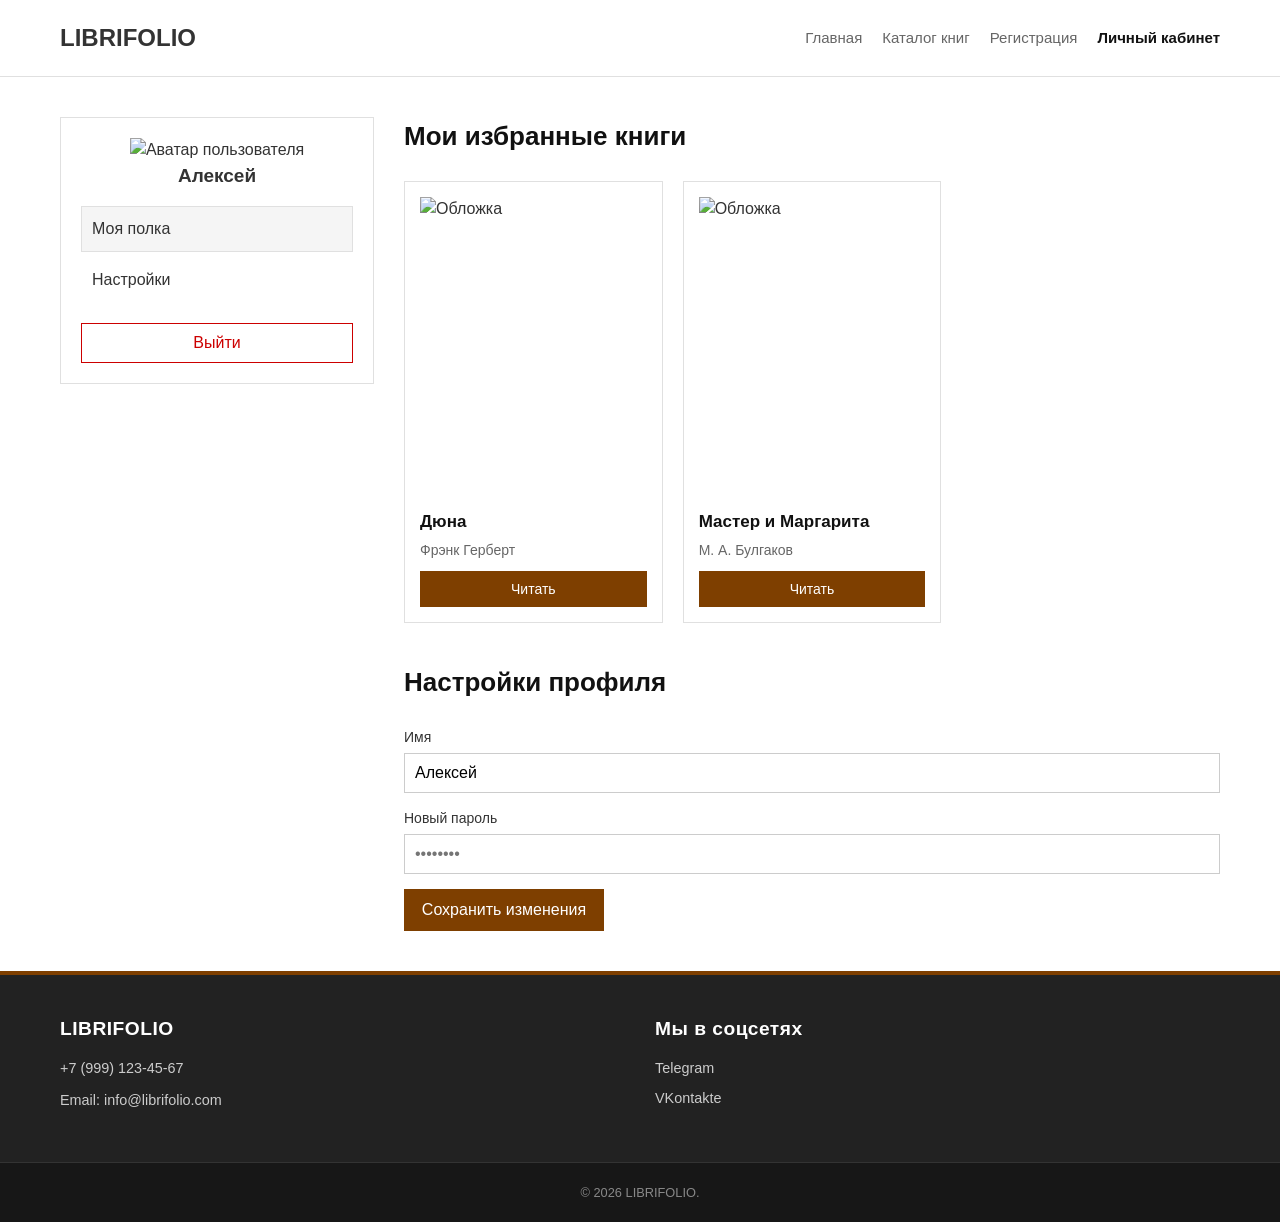
==== labry351/account.html @ c6ba6840 "Add files via upload" ====
<!DOCTYPE html>
<html lang="ru">
<head>
    <meta charset="UTF-8">
    <meta name="viewport" content="width=device-width, initial-scale=1.0">
    <title>LIBRIFOLIO — Личный кабинет</title>
    <link rel="stylesheet" href="css/style.css">
</head>
<body>

    <header class="header">
        <div class="header__container">
            <a href="index.html" class="header__logo">LIBRIFOLIO</a>
            <button class="header__burger" aria-label="Открыть меню">MENU</button>
            <nav class="header__nav">
                <a href="index.html" class="header__link">Главная</a>
                <a href="products.html" class="header__link">Каталог книг</a>
                <a href="registration.html" class="header__link">Регистрация</a>
                <a href="account.html" class="header__link header__link--active">Личный кабинет</a>
            </nav>
        </div>
    </header>

    <main class="main-content">
        <div class="dashboard">
            
            <aside class="dashboard__sidebar">
                <div class="user-profile">
                    <div class="user-profile__avatar">
                        <img src="images/avatar.jpg" alt="Аватар пользователя" class="user-profile__img">
                    </div>
                    <h2 class="user-profile__name">Алексей</h2>
                </div>
                <nav class="dashboard__nav">
                    <a href="#" class="dashboard__link dashboard__link--active">Моя полка</a>
                    <a href="#" class="dashboard__link">Настройки</a>
                </nav>
                <button class="dashboard__logout-btn">Выйти</button>
            </aside>

            <section class="dashboard__main">
                <h2 class="section-title">Мои избранные книги</h2>
                
                <div class="catalog-grid">
                    <article class="book-card">
                        <div class="book-card__image-wrapper">
                            <img src="images/book2.jpg" alt="Обложка" class="book-card__image">
                        </div>
                        <h3 class="book-card__title">Дюна</h3>
                        <p class="book-card__author">Фрэнк Герберт</p>
                        <button class="book-card__button book-card__button--primary">Читать</button>
                    </article>
                    
                    <article class="book-card">
                        <div class="book-card__image-wrapper">
                            <img src="images/book1.jpg" alt="Обложка" class="book-card__image">
                        </div>
                        <h3 class="book-card__title">Мастер и Маргарита</h3>
                        <p class="book-card__author">М. А. Булгаков</p>
                        <button class="book-card__button book-card__button--primary">Читать</button>
                    </article>
                </div>

                <h2 class="section-title" style="margin-top: 40px;">Настройки профиля</h2>
                <div class="account-form-box">
                    <form novalidate>
                        <div class="form-group">
                            <label class="form-group__label">Имя</label>
                            <input class="form-group__input" type="text" value="Алексей">
                        </div>
                        <div class="form-group">
                            <label class="form-group__label">Новый пароль</label>
                            <input class="form-group__input" type="password" placeholder="••••••••">
                        </div>
                        <button class="form-box__submit-btn" type="button" style="max-width: 200px;">Сохранить изменения</button>
                    </form>
                </div>
            </section>

        </div>
    </main>

    <footer class="footer">
        <div class="footer__container">
            <div class="footer__info">
                <h4 class="footer__title">LIBRIFOLIO</h4>
                <p class="footer__text">+7 (999) 123-45-67</p>
                <p class="footer__text">Email: info@librifolio.com</p>
            </div>
            <div class="footer__socials">
                <h4 class="footer__title">Мы в соцсетях</h4>
                <a href="#" class="footer__link">Telegram</a>
                <a href="#" class="footer__link">VKontakte</a>
            </div>
        </div>
        <div class="footer__bottom">&copy; 2026 LIBRIFOLIO.</div>
    </footer>

    <script src="js/script.js"></script>
</body>
</html>
---- labry351/css/style.css ----
* {
    box-sizing: border-box;
    margin: 0;
    padding: 0;
}
 
body {
    font-family: Arial, Helvetica, sans-serif;
    line-height: 1.5;
    color: #333333;
    background-color: #ffffff;
    display: flex;
    flex-direction: column;
    min-height: 100vh;
}
 
a {
    text-decoration: none;
    color: inherit;
}
 
button, input, select {
    font-family: inherit;
    font-size: 16px;
}
 
/* Основной контейнер */
.main-content {
    max-width: 1200px;
    width: 100%;
    margin: 0 auto;
    padding: 40px 20px;
}
 
/* Заголовки секций */
.section-title {
    font-size: 26px;
    margin-bottom: 25px;
    color: #111111;
}
 
/* Шапка сайта */
.header {
    background-color: #ffffff;
    border-bottom: 1px solid #e0e0e0;
}
 
.header__container {
    max-width: 1200px;
    margin: 0 auto;
    padding: 20px;
    display: flex;
    justify-content: space-between;
    align-items: center;
}
 
.header__logo {
    font-weight: bold;
    font-size: 24px;
    color: #333333;
}
 
.header__burger {
    display: none;
    background: none;
    border: none;
    font-weight: bold;
    cursor: pointer;
}
 
.header__nav {
    display: flex;
    gap: 20px;
}
 
.header__link {
    font-size: 15px;
    color: #666666;
}
 
.header__link:hover {
    color: #111;
}
 
.header__link--active {
    color: #111;
    font-weight: bold;
}
 
/* Промо-блок с поиском */
.promo {
    background-color: #f9f9f9;
    background-image: url(/images/knig.webp);
    border: 1px solid #e0e0e0;
    padding: 60px 20px;
    text-align: center;
    margin-bottom: 40px;
    filter:grayscale(30%);
    
}
 
.promo__title {
    font-size: 32px;
    margin-bottom: 20px;
    color: #ffffff;
}
 
.promo__search-form {
    max-width: 500px;
    margin: 0 auto;
    display: flex;
}
 
.promo__input {
    flex: 1;
    padding: 12px;
    border: 1px solid #cccccc;
    border-right: none;
    outline: none;
}
 
.promo__button {
    padding: 15px 25px;
    background-color: #723003;
    color: #ffffff;
    border: 1px solid #723003; 
    cursor: pointer;
}
 
/* Блок популярных жанров */
.genres {
    margin-bottom: 40px;
}
 
.genres__grid {
    display: grid;
    grid-template-columns: repeat(3, 1fr);
    gap: 20px;
}
 
.genres__card {
    background-color: #ffffff;
    padding: 30px 20px;
    text-align: center;
    border: 3px solid #723003;
}
 
.novelties__list, .catalog-grid {
    display: grid;
    grid-template-columns: repeat(4, 1fr);
    gap: 20px;
}
 
/* Карточка книги */
.book-card {
    background-color: #ffffff;
    border: 1px solid #e0e0e0;
    padding: 15px;
    display: flex;
    flex-direction: column;
}
 
/* ИСПРАВЛЕНО: Убран серый фон прямоугольника и рамка */
.book-card__image-wrapper {
    background-color: #ffffff;
    height: 300px;
    display: flex;
    align-items: center;
    justify-content: center;
    margin-bottom: 12px;
    overflow: hidden;
}
 
.book-card__image {
    width: 100%;
    height: 100%;
    object-fit: contain; 
}
 
.book-card__title {
    font-size: 17px;
    margin-bottom: 5px;
    color: #111111;
}
 
.book-card__author {
    font-size: 14px;
    color: #666666;
    margin-bottom: 10px;
}
 
.book-card__tag {
    display: inline-block;
    align-self: flex-start;
    background-color: #e5e8eb;
    color: #555555;
    font-size: 12px;
    padding: 2px 6px;
    margin-bottom: 15px;
}
 
.book-card__buttons {
    margin-top: auto;
    display: flex;
    flex-direction: column;
    gap: 8px;
}
 
.book-card__button {
    display: block;
    text-align: center;
    padding: 10px;
    font-size: 14px;
    background-color: #7e3f00;
    color: #ffffff;
    border: none;
    cursor: pointer;
}
 
.book-card__button--fav {
    background-color: #ffffff;
    color: #7e3f00;
    border: 1px solid #7e3f00;
}
 
/* --- ПАНЕЛЬ КАТАЛОГА (Поиск и фильтр на странице продуктов) --- */
.catalog-panel {
    border: 1px solid #e0e0e0;
    padding: 15px;
    margin-bottom: 30px;
    display: flex;
    gap: 15px;
}
 
.catalog-panel__search, .catalog-panel__select {
    padding: 10px;
    border: 1px solid #cccccc;
    background-color: #ffffff;
}
 
.catalog-panel__search {
    flex: 1;
}
 
/* --- ФОРМЫ (Вход и Регистрация) --- */
.form-box {
    border: 1px solid #e0e0e0;
    max-width: 400px;
    margin: 0 auto;
    padding: 30px;
}
 
.form-box__title {
    margin-bottom: 20px;
    font-size: 22px;
    text-align: center;
}
 
.form-group {
    margin-bottom: 15px;
}
 
.form-group__label {
    display: block;
    margin-bottom: 5px;
    font-size: 14px;
}
 
.form-group__input {
    width: 100%;
    padding: 10px;
    border: 1px solid #cccccc;
    outline: none;
}
 
.form-box__checkbox-label {
    display: flex;
    align-items: flex-start;
    gap: 8px;
    font-size: 14px;
    margin-bottom: 15px;
    cursor: pointer;
}
 
.form-box__submit-btn {
    width: 100%;
    padding: 12px;
    background-color: #7e3f00;
    color: #ffffff;
    border: none;
    cursor: pointer;
}
 
.form-box__footer {
    margin-top: 15px;
    text-align: center;
    font-size: 14px;
    color: #666666;
}
 
/* --- ЛИЧНЫЙ КАБИНЕТ --- */
.dashboard {
    display: flex;
    gap: 30px;
}
 
.dashboard__sidebar {
    flex: 1;
    border: 1px solid #e0e0e0;
    padding: 20px;
    height: fit-content;
}
 
.dashboard__main {
    flex: 3;
}
 
.dashboard__main .catalog-grid,
.dashboard__main .novelties__list {
    grid-template-columns: repeat(3, 1fr);
}
 
.user-profile {
    text-align: center;
    margin-bottom: 15px;
}
 
.user-profile__name {
    font-size: 19px;
    font-weight: bold;
}
 
.dashboard__nav {
    display: flex;
    flex-direction: column;
    gap: 5px;
}
 
.dashboard__link {
    padding: 10px;
    border: 1px solid transparent;
}
 
.dashboard__link--active, .dashboard__link:hover {
    background-color: #f5f5f5;
    border-color: #e0e0e0;
}
 
.dashboard__logout-btn {
    margin-top: 20px;
    width: 100%;
    padding: 10px;
    background: none;
    border: 1px solid #cc0000;
    color: #cc0000;
    cursor: pointer;
}
 
/* Подвал сайта */
.footer {
    background-color: #222222;
    color: #cccccc;
    margin-top: auto;
    border-top: 4px solid #7e3f00;
}
 
.footer__container {
    max-width: 1200px;
    margin: 0 auto;
    padding: 40px 20px;
    display: flex;
    flex-wrap: wrap;
    justify-content: space-between;
    gap: 30px;
}
 
.footer__info, .footer__socials {
    flex: 1;
    min-width: 220px;
}
 
.footer__title {
    font-size: 1.2rem;
    color: #ffffff;
    margin-bottom: 15px;
    letter-spacing: 0.5px;
}
 
.footer__text {
    font-size: 0.9rem;
    margin-bottom: 10px;
}
 
.footer__link {
    display: block;
    font-size: 0.9rem;
    margin-bottom: 8px;
    color: #cccccc;
    transition: color 0.2s ease;
}
 
.footer__link:hover {
    color: #7e3f00;
    text-decoration: underline;
}
 
.footer__bottom {
    background-color: #171717;
    text-align: center;
    padding: 20px;
    font-size: 0.8rem;
    border-top: 1px solid #333333;
    color: #888888;
}
 
/* --- Адаптивность (Медиа-запросы) --- */
@media (max-width: 1024px) {
    .novelties__list, .catalog-grid, .dashboard__main .catalog-grid {
        grid-template-columns: repeat(2, 1fr);
    }
}
 
@media (max-width: 768px) {
    .header__burger {
        display: block;
    }
 
    .header__nav {
        display: none;
        position: absolute;
        top: 100%;
        left: 0;
        width: 100%;
        background-color: #ffffff;
        flex-direction: column;
        padding: 20px;
        border-bottom: 2px solid #dcdcdc;
        gap: 15px;
        z-index: 10;
    }
 
    .header__nav--open {
        display: flex;
    }
 
    .genres__grid, .novelties__list, .catalog-grid, .dashboard, .dashboard__main .catalog-grid {
        grid-template-columns: 1fr;
    }
 
    .promo {
        padding: 40px 15px;
    }
 
    .promo__title {
        font-size: 1.8rem;
    }
 
    .promo__search-form {
        flex-direction: column;
        gap: 10px;
    }
 
    .promo__input {
        border-right: 1px solid #cccccc;
        padding: 12px;
    }
 
    .promo__button {
        padding: 12px;
    }
 
    .section-title {
        font-size: 1.5rem;
    }
 
    .footer__container {
        flex-direction: column;
        text-align: center;
    }
}
/* --- СТРАНИЦА ОШИБКИ 404 --- */
.error-page {
    text-align: center;
    padding: 60px 20px;
    display: flex;
    flex-direction: column;
    align-items: center;
    justify-content: center;
    min-height: 50vh;
}

.error-page__code {
    font-size: 120px;
    font-weight: bold;
    line-height: 1;
    color: #7e3f00;
    margin-bottom: 10px;
    letter-spacing: 2px;
}

.error-page__title {
    font-size: 28px;
    margin-bottom: 15px;
    color: #111111;
}

.error-page__text {
    font-size: 16px;
    color: #666666;
    max-width: 450px;
    margin-bottom: 30px;
}

.error-page__btn {
    display: inline-block;
    padding: 12px 30px;
    background-color: #7e3f00; /* Твой коричневый */
    color: #ffffff;
    font-size: 15px;
    font-weight: bold;
    border: none;
    cursor: pointer;
    transition: background-color 0.2s ease;
}

.error-page__btn:hover {
    background-color: #5c2e00; 
}

/* Адаптив для мобилок */
@media (max-width: 768px) {
    .error-page__code {
        font-size: 80px;
    }
    .error-page__title {
        font-size: 22px;
    }
    .error-page__text {
        font-size: 14px;
    }
}
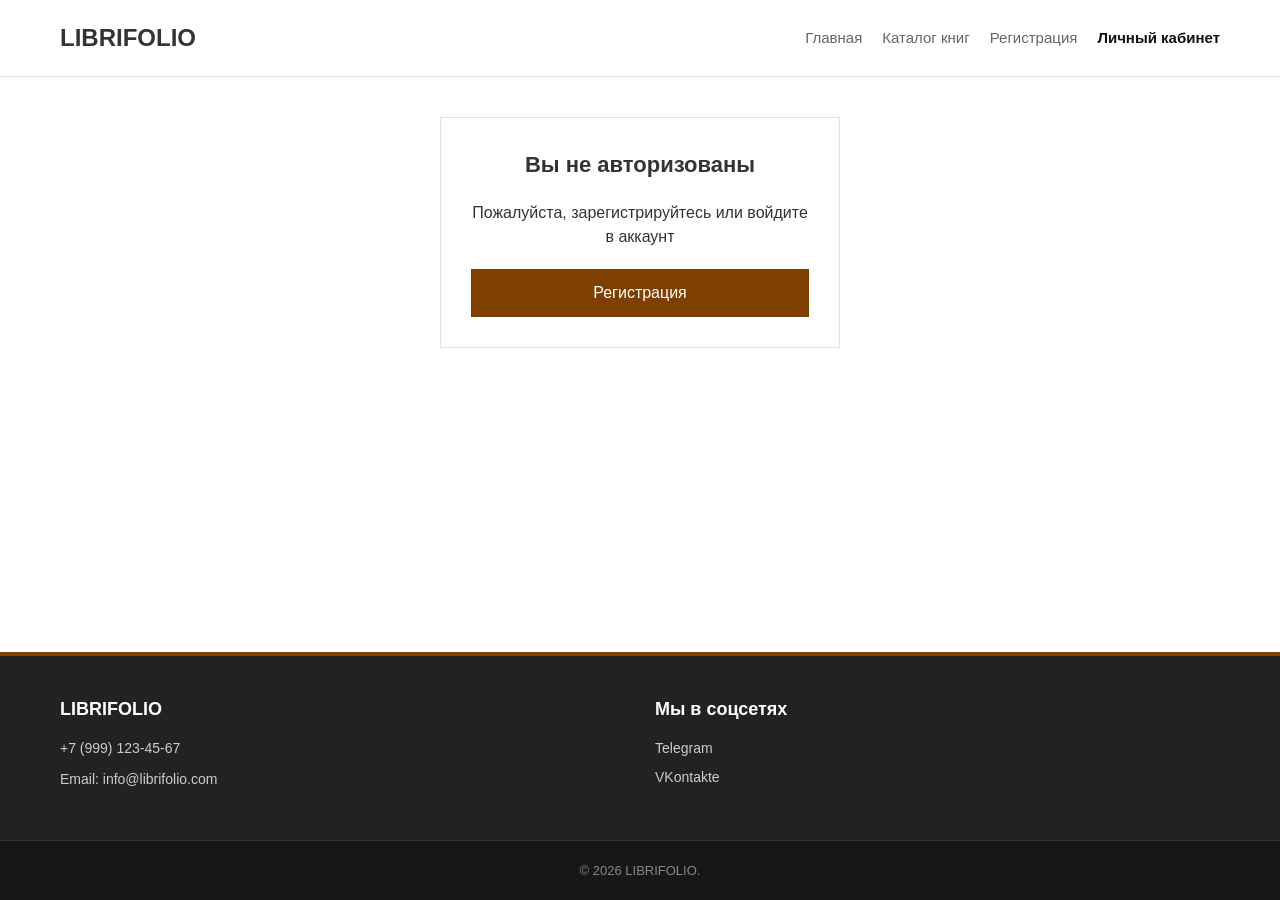
==== commit 3c46ae8c: "Add files via upload" ====
--- a/labry351/account.html
+++ b/labry351/account.html
@@ -22,61 +22,74 @@
     </header>
 
     <main class="main-content">
-        <div class="dashboard">
-            
+        <div id="guestContent" class="form-box" style="text-align: center;">
+            <h2 class="form-box__title">Вы не авторизованы</h2>
+            <p>Пожалуйста, <a href="registration.html">зарегистрируйтесь</a> или <a href="registration.html">войдите</a> в аккаунт</p>
+            <a href="registration.html" class="form-box__submit-btn" style="display: inline-block; margin-top: 20px;">Регистрация</a>
+        </div>
+
+        <div id="userContent" class="dashboard">
             <aside class="dashboard__sidebar">
                 <div class="user-profile">
-                    <div class="user-profile__avatar">
-                        <img src="images/avatar.jpg" alt="Аватар пользователя" class="user-profile__img">
-                    </div>
-                    <h2 class="user-profile__name">Алексей</h2>
+                    <div class="user-profile__avatar" id="userAvatar"></div>
+                    <input type="file" id="avatarUpload" accept="image/jpeg, image/png, image/jpg" style="display: none;">
+                    <button id="uploadAvatarBtn" class="dashboard__link" style="margin-top: 10px; cursor: pointer;">Загрузить аватар</button>
+                    <h2 class="user-profile__name" id="userName">Пользователь</h2>
+                    <p class="user-profile__email" id="userEmail"></p>
                 </div>
                 <nav class="dashboard__nav">
-                    <a href="#" class="dashboard__link dashboard__link--active">Моя полка</a>
-                    <a href="#" class="dashboard__link">Настройки</a>
+                    <a href="#" class="dashboard__link dashboard__link--active" id="myBooksLink">Моя полка</a>
+                    <a href="#" class="dashboard__link" id="settingsLink">Настройки</a>
                 </nav>
-                <button class="dashboard__logout-btn">Выйти</button>
+                <button class="dashboard__logout-btn" id="logoutBtn">Выйти</button>
             </aside>
 
             <section class="dashboard__main">
-                <h2 class="section-title">Мои избранные книги</h2>
-                
-                <div class="catalog-grid">
-                    <article class="book-card">
-                        <div class="book-card__image-wrapper">
-                            <img src="images/book2.jpg" alt="Обложка" class="book-card__image">
+                <div id="myBooksSection">
+                    <h2 class="section-title">Мои избранные книги</h2>
+                    <div class="catalog-grid" id="favoritesGrid"></div>
+
+                    <h2 class="section-title" style="margin-top: 40px;">История выданных книг</h2>
+                    <div class="history-list">
+                        <div class="history-item">
+                            <span class="history-item__book">Мастер и Маргарита</span>
+                            <span class="history-item__date">15.03.2026</span>
+                            <span class="history-item__status">Возвращена</span>
                         </div>
-                        <h3 class="book-card__title">Дюна</h3>
-                        <p class="book-card__author">Фрэнк Герберт</p>
-                        <button class="book-card__button book-card__button--primary">Читать</button>
-                    </article>
-                    
-                    <article class="book-card">
-                        <div class="book-card__image-wrapper">
-                            <img src="images/book1.jpg" alt="Обложка" class="book-card__image">
+                        <div class="history-item">
+                            <span class="history-item__book">Дюна</span>
+                            <span class="history-item__date">01.02.2026</span>
+                            <span class="history-item__status">Возвращена</span>
                         </div>
-                        <h3 class="book-card__title">Мастер и Маргарита</h3>
-                        <p class="book-card__author">М. А. Булгаков</p>
-                        <button class="book-card__button book-card__button--primary">Читать</button>
-                    </article>
+                        <div class="history-item">
+                            <span class="history-item__book">Чистый код</span>
+                            <span class="history-item__date">10.03.2026</span>
+                            <span class="history-item__status">На руках</span>
+                        </div>
+                    </div>
                 </div>
 
-                <h2 class="section-title" style="margin-top: 40px;">Настройки профиля</h2>
-                <div class="account-form-box">
-                    <form novalidate>
-                        <div class="form-group">
-                            <label class="form-group__label">Имя</label>
-                            <input class="form-group__input" type="text" value="Алексей">
-                        </div>
-                        <div class="form-group">
-                            <label class="form-group__label">Новый пароль</label>
-                            <input class="form-group__input" type="password" placeholder="••••••••">
-                        </div>
-                        <button class="form-box__submit-btn" type="button" style="max-width: 200px;">Сохранить изменения</button>
-                    </form>
+                <div id="settingsSection" style="display: none;">
+                    <h2 class="section-title">Настройки профиля</h2>
+                    <div class="account-form-box">
+                        <form id="accountForm" novalidate>
+                            <div class="form-group">
+                                <label class="form-group__label">Имя</label>
+                                <input class="form-group__input" type="text" id="profileName">
+                            </div>
+                            <div class="form-group">
+                                <label class="form-group__label">Email</label>
+                                <input class="form-group__input" type="email" id="profileEmail">
+                            </div>
+                            <div class="form-group">
+                                <label class="form-group__label">Новый пароль</label>
+                                <input class="form-group__input" type="password" id="profilePassword" placeholder="Оставьте пустым, чтобы не менять">
+                            </div>
+                            <button class="form-box__submit-btn" type="submit" style="max-width: 200px;">Сохранить изменения</button>
+                        </form>
+                    </div>
                 </div>
             </section>
-
         </div>
     </main>
 
--- a/labry351/css/style.css
+++ b/labry351/css/style.css
@@ -1,9 +1,11 @@
- * {
+*{
     box-sizing: border-box;
     margin: 0;
     padding: 0;
 }
- 
+#guestContent, #userContent {
+    display: none;
+}
 body {
     font-family: Arial, Helvetica, sans-serif;
     line-height: 1.5;
@@ -13,38 +15,35 @@
     flex-direction: column;
     min-height: 100vh;
 }
- 
+
 a {
     text-decoration: none;
     color: inherit;
 }
- 
+
 button, input, select {
     font-family: inherit;
     font-size: 16px;
 }
- 
-/* Основной контейнер */
+
 .main-content {
     max-width: 1200px;
     width: 100%;
     margin: 0 auto;
     padding: 40px 20px;
 }
- 
-/* Заголовки секций */
+
 .section-title {
     font-size: 26px;
     margin-bottom: 25px;
     color: #111111;
 }
- 
-/* Шапка сайта */
+
 .header {
     background-color: #ffffff;
     border-bottom: 1px solid #e0e0e0;
 }
- 
+
 .header__container {
     max-width: 1200px;
     margin: 0 auto;
@@ -53,13 +52,13 @@
     justify-content: space-between;
     align-items: center;
 }
- 
+
 .header__logo {
     font-weight: bold;
     font-size: 24px;
     color: #333333;
 }
- 
+
 .header__burger {
     display: none;
     background: none;
@@ -67,27 +66,26 @@
     font-weight: bold;
     cursor: pointer;
 }
- 
+
 .header__nav {
     display: flex;
     gap: 20px;
 }
- 
+
 .header__link {
     font-size: 15px;
     color: #666666;
 }
- 
+
 .header__link:hover {
     color: #111;
 }
- 
+
 .header__link--active {
     color: #111;
     font-weight: bold;
 }
- 
-/* Промо-блок с поиском */
+
 .promo {
     background-color: #f9f9f9;
     background-image: url(/images/knig.webp);
@@ -95,22 +93,22 @@
     padding: 60px 20px;
     text-align: center;
     margin-bottom: 40px;
-    filter:grayscale(30%);
-    
-}
- 
+    filter: grayscale(30%);
+}
+
 .promo__title {
     font-size: 32px;
     margin-bottom: 20px;
     color: #ffffff;
-}
- 
+    margin-top: 5px;
+}
+
 .promo__search-form {
     max-width: 500px;
     margin: 0 auto;
     display: flex;
 }
- 
+
 .promo__input {
     flex: 1;
     padding: 12px;
@@ -118,40 +116,42 @@
     border-right: none;
     outline: none;
 }
- 
+
 .promo__button {
     padding: 15px 25px;
     background-color: #723003;
     color: #ffffff;
-    border: 1px solid #723003; 
-    cursor: pointer;
-}
- 
-/* Блок популярных жанров */
+    border: 1px solid #723003;
+    cursor: pointer;
+}
+
 .genres {
     margin-bottom: 40px;
 }
- 
+
 .genres__grid {
     display: grid;
     grid-template-columns: repeat(3, 1fr);
     gap: 20px;
 }
- 
+
 .genres__card {
     background-color: #ffffff;
     padding: 30px 20px;
     text-align: center;
     border: 3px solid #723003;
 }
- 
+
+.genres__card-title {
+    font-size: 18px;
+}
+
 .novelties__list, .catalog-grid {
     display: grid;
     grid-template-columns: repeat(4, 1fr);
     gap: 20px;
 }
- 
-/* Карточка книги */
+
 .book-card {
     background-color: #ffffff;
     border: 1px solid #e0e0e0;
@@ -159,8 +159,7 @@
     display: flex;
     flex-direction: column;
 }
- 
-/* ИСПРАВЛЕНО: Убран серый фон прямоугольника и рамка */
+
 .book-card__image-wrapper {
     background-color: #ffffff;
     height: 300px;
@@ -170,25 +169,25 @@
     margin-bottom: 12px;
     overflow: hidden;
 }
- 
+
 .book-card__image {
     width: 100%;
     height: 100%;
-    object-fit: contain; 
-}
- 
+    object-fit: contain;
+}
+
 .book-card__title {
     font-size: 17px;
     margin-bottom: 5px;
     color: #111111;
 }
- 
+
 .book-card__author {
     font-size: 14px;
     color: #666666;
     margin-bottom: 10px;
 }
- 
+
 .book-card__tag {
     display: inline-block;
     align-self: flex-start;
@@ -198,14 +197,14 @@
     padding: 2px 6px;
     margin-bottom: 15px;
 }
- 
+
 .book-card__buttons {
     margin-top: auto;
     display: flex;
     flex-direction: column;
     gap: 8px;
 }
- 
+
 .book-card__button {
     display: block;
     text-align: center;
@@ -216,14 +215,13 @@
     border: none;
     cursor: pointer;
 }
- 
+
 .book-card__button--fav {
     background-color: #ffffff;
     color: #7e3f00;
     border: 1px solid #7e3f00;
 }
- 
-/* --- ПАНЕЛЬ КАТАЛОГА (Поиск и фильтр на странице продуктов) --- */
+
 .catalog-panel {
     border: 1px solid #e0e0e0;
     padding: 15px;
@@ -231,57 +229,83 @@
     display: flex;
     gap: 15px;
 }
- 
+
 .catalog-panel__search, .catalog-panel__select {
     padding: 10px;
     border: 1px solid #cccccc;
     background-color: #ffffff;
 }
- 
+
 .catalog-panel__search {
     flex: 1;
 }
- 
-/* --- ФОРМЫ (Вход и Регистрация) --- */
+
+.pagination {
+    display: flex;
+    justify-content: center;
+    gap: 10px;
+    margin-top: 30px;
+}
+
+.pagination__button {
+    padding: 8px 16px;
+    background-color: #ffffff;
+    border: 1px solid #cccccc;
+    cursor: pointer;
+}
+
+.pagination__button--active {
+    background-color: #7e3f00;
+    color: #ffffff;
+    border-color: #7e3f00;
+}
+
 .form-box {
     border: 1px solid #e0e0e0;
     max-width: 400px;
     margin: 0 auto;
     padding: 30px;
 }
- 
+
 .form-box__title {
     margin-bottom: 20px;
     font-size: 22px;
     text-align: center;
 }
- 
+
 .form-group {
     margin-bottom: 15px;
 }
- 
+
 .form-group__label {
     display: block;
     margin-bottom: 5px;
     font-size: 14px;
 }
- 
+
 .form-group__input {
     width: 100%;
     padding: 10px;
     border: 1px solid #cccccc;
     outline: none;
 }
- 
+
+.form-group__error {
+    color: #cc0000;
+    font-size: 12px;
+    margin-top: 5px;
+    display: none;
+}
+
 .form-box__checkbox-label {
     display: flex;
-    align-items: flex-start;
+    align-items: center;
     gap: 8px;
     font-size: 14px;
     margin-bottom: 15px;
     cursor: pointer;
 }
- 
+
 .form-box__submit-btn {
     width: 100%;
     padding: 12px;
@@ -290,64 +314,79 @@
     border: none;
     cursor: pointer;
 }
- 
+
 .form-box__footer {
     margin-top: 15px;
     text-align: center;
     font-size: 14px;
     color: #666666;
 }
- 
-/* --- ЛИЧНЫЙ КАБИНЕТ --- */
+
+.form-box__link {
+    color: #7e3f00;
+}
+
 .dashboard {
     display: flex;
     gap: 30px;
 }
- 
+
 .dashboard__sidebar {
     flex: 1;
     border: 1px solid #e0e0e0;
     padding: 20px;
     height: fit-content;
 }
- 
+
 .dashboard__main {
     flex: 3;
 }
- 
-.dashboard__main .catalog-grid,
-.dashboard__main .novelties__list {
-    grid-template-columns: repeat(3, 1fr);
-}
- 
+
 .user-profile {
     text-align: center;
-    margin-bottom: 15px;
-}
- 
+    margin-bottom: 20px;
+}
+
+.user-profile__avatar {
+    width: 100px;
+    height: 100px;
+    background-color: #e0e0e0;
+    border-radius: 50%;
+    margin: 0 auto 15px;
+    background-image: url(images/avatar.jpg);
+    background-size: cover;
+    background-position: center;
+}
+
 .user-profile__name {
-    font-size: 19px;
+    font-size: 20px;
     font-weight: bold;
 }
- 
+
+.user-profile__email {
+    font-size: 14px;
+    color: #666666;
+    margin-top: 5px;
+}
+
 .dashboard__nav {
     display: flex;
     flex-direction: column;
     gap: 5px;
-}
- 
+    margin-bottom: 20px;
+}
+
 .dashboard__link {
     padding: 10px;
     border: 1px solid transparent;
 }
- 
+
 .dashboard__link--active, .dashboard__link:hover {
     background-color: #f5f5f5;
     border-color: #e0e0e0;
 }
- 
+
 .dashboard__logout-btn {
-    margin-top: 20px;
     width: 100%;
     padding: 10px;
     background: none;
@@ -355,15 +394,112 @@
     color: #cc0000;
     cursor: pointer;
 }
- 
-/* Подвал сайта */
+
+.history-list {
+    margin-top: 20px;
+    border: 1px solid #e0e0e0;
+}
+
+.history-item {
+    display: flex;
+    justify-content: space-between;
+    padding: 12px 15px;
+    border-bottom: 1px solid #e0e0e0;
+}
+
+.history-item:last-child {
+    border-bottom: none;
+}
+
+.history-item__book {
+    flex: 2;
+    font-weight: bold;
+}
+
+.history-item__date {
+    flex: 1;
+    color: #666666;
+    font-size: 14px;
+}
+
+.history-item__status {
+    flex: 1;
+    font-size: 14px;
+    color: #7e3f00;
+    text-align: right;
+}
+
+.about-cards {
+    margin-bottom: 40px;
+}
+
+.about-cards__grid {
+    display: grid;
+    grid-template-columns: 1fr;
+    gap: 20px;
+}
+
+.about-card {
+    border: 1px solid #e0e0e0;
+    padding: 30px 20px;
+    text-align: center;
+    background-color: #f9f9f9;
+}
+
+.about-card__title {
+    font-size: 20px;
+    margin-bottom: 15px;
+    color: #111111;
+}
+
+.about-card__text {
+    font-size: 15px;
+    color: #555555;
+    line-height: 1.5;
+}
+
+.advantages-cards {
+    margin-bottom: 40px;
+}
+
+.advantages-cards__grid {
+    display: grid;
+    grid-template-columns: repeat(4, 1fr);
+    gap: 20px;
+}
+
+.advantage-card {
+    border: 1px solid #e0e0e0;
+    padding: 25px 15px;
+    text-align: center;
+    background-color: #ffffff;
+}
+
+.advantage-card__title {
+    font-size: 18px;
+    margin-bottom: 10px;
+    color: #7e3f00;
+}
+
+.advantage-card__text {
+    font-size: 14px;
+    color: #666666;
+    line-height: 1.4;
+}
+
+.account-form-box {
+    border: 1px solid #e0e0e0;
+    padding: 20px;
+    margin-top: 15px;
+}
+
 .footer {
     background-color: #222222;
     color: #cccccc;
     margin-top: auto;
     border-top: 4px solid #7e3f00;
 }
- 
+
 .footer__container {
     max-width: 1200px;
     margin: 0 auto;
@@ -373,58 +509,107 @@
     justify-content: space-between;
     gap: 30px;
 }
- 
+
 .footer__info, .footer__socials {
     flex: 1;
     min-width: 220px;
 }
- 
+
 .footer__title {
-    font-size: 1.2rem;
+    font-size: 18px;
     color: #ffffff;
     margin-bottom: 15px;
-    letter-spacing: 0.5px;
-}
- 
+}
+
 .footer__text {
-    font-size: 0.9rem;
+    font-size: 14px;
     margin-bottom: 10px;
 }
- 
+
 .footer__link {
     display: block;
-    font-size: 0.9rem;
+    font-size: 14px;
     margin-bottom: 8px;
     color: #cccccc;
-    transition: color 0.2s ease;
-}
- 
+}
+
 .footer__link:hover {
     color: #7e3f00;
-    text-decoration: underline;
-}
- 
+}
+
 .footer__bottom {
     background-color: #171717;
     text-align: center;
     padding: 20px;
-    font-size: 0.8rem;
+    font-size: 13px;
     border-top: 1px solid #333333;
     color: #888888;
 }
- 
-/* --- Адаптивность (Медиа-запросы) --- */
+
+.error-page {
+    text-align: center;
+    padding: 60px 20px;
+    display: flex;
+    flex-direction: column;
+    align-items: center;
+    justify-content: center;
+    min-height: 50vh;
+}
+
+.error-page__code {
+    font-size: 120px;
+    font-weight: bold;
+    line-height: 1;
+    color: #7e3f00;
+    margin-bottom: 10px;
+}
+
+.error-page__title {
+    font-size: 28px;
+    margin-bottom: 15px;
+    color: #111111;
+}
+
+.error-page__text {
+    font-size: 16px;
+    color: #666666;
+    max-width: 450px;
+    margin-bottom: 30px;
+}
+
+.error-page__btn {
+    display: inline-block;
+    padding: 12px 30px;
+    background-color: #7e3f00;
+    color: #ffffff;
+    font-size: 15px;
+    font-weight: bold;
+    border: none;
+    cursor: pointer;
+}
+
+.error-page__btn:hover {
+    background-color: #5c2e00;
+}
+
 @media (max-width: 1024px) {
     .novelties__list, .catalog-grid, .dashboard__main .catalog-grid {
         grid-template-columns: repeat(2, 1fr);
     }
-}
- 
+    .advantages-cards__grid {
+        grid-template-columns: repeat(2, 1fr);
+    }
+}
+
 @media (max-width: 768px) {
+    .header__container {
+        position: relative;
+    }
+    
     .header__burger {
         display: block;
     }
- 
+
     .header__nav {
         display: none;
         position: absolute;
@@ -434,101 +619,53 @@
         background-color: #ffffff;
         flex-direction: column;
         padding: 20px;
-        border-bottom: 2px solid #dcdcdc;
+        border-bottom: 1px solid #e0e0e0;
         gap: 15px;
         z-index: 10;
     }
- 
+
     .header__nav--open {
         display: flex;
     }
- 
-    .genres__grid, .novelties__list, .catalog-grid, .dashboard, .dashboard__main .catalog-grid {
+
+    .genres__grid, .novelties__list, .catalog-grid, .dashboard, .dashboard__main .catalog-grid, .advantages-cards__grid {
         grid-template-columns: 1fr;
     }
- 
+
+    .dashboard {
+        flex-direction: column;
+    }
+
     .promo {
         padding: 40px 15px;
     }
- 
+
     .promo__title {
-        font-size: 1.8rem;
-    }
- 
+        font-size: 28px;
+    }
+
     .promo__search-form {
         flex-direction: column;
         gap: 10px;
     }
- 
+
     .promo__input {
         border-right: 1px solid #cccccc;
-        padding: 12px;
-    }
- 
-    .promo__button {
-        padding: 12px;
-    }
- 
+    }
+
     .section-title {
-        font-size: 1.5rem;
-    }
- 
+        font-size: 22px;
+    }
+
+    .catalog-panel {
+        flex-direction: column;
+    }
+
     .footer__container {
         flex-direction: column;
         text-align: center;
     }
-}
-/* --- СТРАНИЦА ОШИБКИ 404 --- */
-.error-page {
-    text-align: center;
-    padding: 60px 20px;
-    display: flex;
-    flex-direction: column;
-    align-items: center;
-    justify-content: center;
-    min-height: 50vh;
-}
-
-.error-page__code {
-    font-size: 120px;
-    font-weight: bold;
-    line-height: 1;
-    color: #7e3f00;
-    margin-bottom: 10px;
-    letter-spacing: 2px;
-}
-
-.error-page__title {
-    font-size: 28px;
-    margin-bottom: 15px;
-    color: #111111;
-}
-
-.error-page__text {
-    font-size: 16px;
-    color: #666666;
-    max-width: 450px;
-    margin-bottom: 30px;
-}
-
-.error-page__btn {
-    display: inline-block;
-    padding: 12px 30px;
-    background-color: #7e3f00; /* Твой коричневый */
-    color: #ffffff;
-    font-size: 15px;
-    font-weight: bold;
-    border: none;
-    cursor: pointer;
-    transition: background-color 0.2s ease;
-}
-
-.error-page__btn:hover {
-    background-color: #5c2e00; 
-}
-
-/* Адаптив для мобилок */
-@media (max-width: 768px) {
+
     .error-page__code {
         font-size: 80px;
     }
